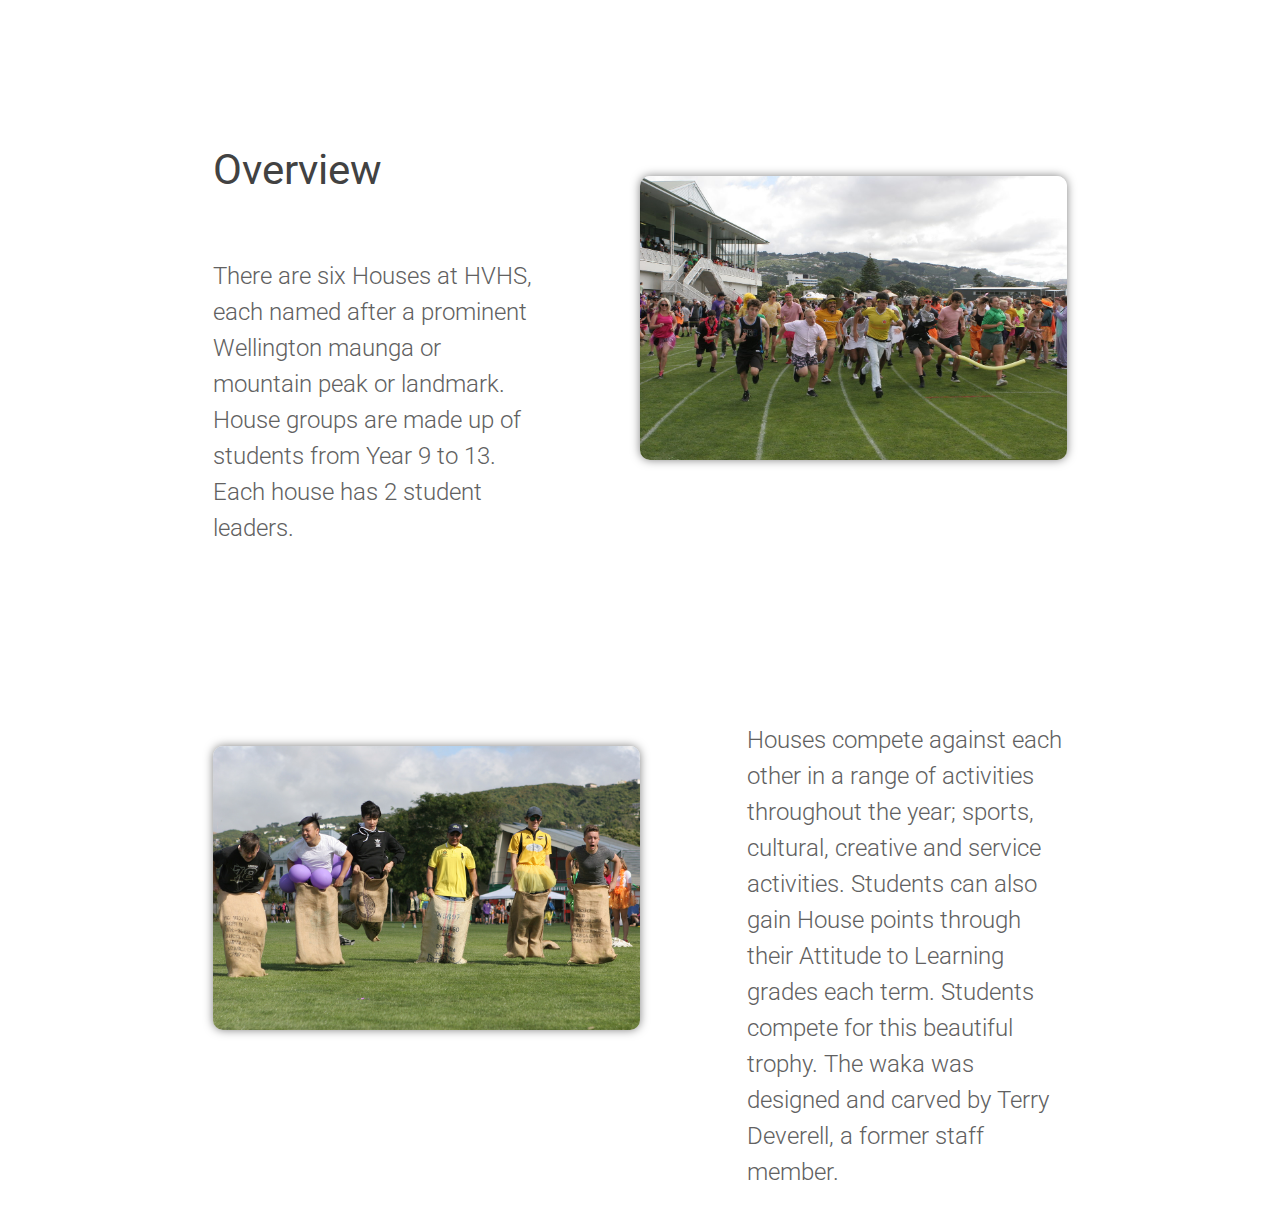
==== matairangi.html @ cb6ab64d "Added a fake bug on the screen lol" ====
<head>
    <link rel="stylesheet" href="https://www.w3schools.com/w3css/4/w3.css">
    <link rel="stylesheet" href="https://fonts.googleapis.com/css2?family=Roboto:wght@300;500&family=Sen:wght@700&display=swap">
    <link rel="stylesheet" href="style.css">
  </head>
  <body height="100%">
    <div class="content w3-row">
      <div class="w3-col s1 m1 l2">
        <br>
      </div>
      <div class="w3-col s12 m12 l3 hometext">
        <h1>Overview</h1>
        <br>
        <p>
          There are six Houses at HVHS, each named after a prominent
          Wellington maunga or mountain peak or landmark. House groups are
          made up of students from Year 9 to 13. Each house has 2 student
          leaders.
        </p>
      </div>
      <div class="w3-col s0 m0 l1">
        <br>
      </div>
      <div class="w3-col s12 m12 l4">
        <img src="images/home-1.jpg" class="homeimg" alt="sprint-race">
      </div>
      <div class="w3-col s1 m1 l2">
        <br>
      </div>
    </div>
    <!-- <hr class="splitter"> -->
    <div class="content w3-row">
      <div class="w3-col s1 m1 l2">
        <br>
      </div>
      <div class="w3-col s12 m12 l4">
        <img src="images/home-2.jpg" class="homeimg" alt="sprint-race">
      </div>
      <div class="w3-col s0 m0 l1">
        <br>
      </div>
      <div class="w3-col s12 m12 l3 hometext">
        <!-- <h1>Pengerrs</h1>
        <br> -->
        <p>
          Houses compete against each other in a range of activities throughout
          the year; sports, cultural, creative and service activities. Students
          can also gain House points through their Attitude to Learning grades
          each term. Students compete for this beautiful trophy. The waka was
          designed and carved by Terry Deverell, a former staff member.
        </p>
      </div>
      <div class="w3-col s1 m1 l2">
        <br>
      </div>
    </div>
  </body>
---- style.css ----
html, body {height: 100%;}

.title {
  background-image:      linear-gradient(rgba(0, 0, 0, 0.3),
                         rgba(0, 0, 0, 0.3)),
                         url('images/background.jpg');
  height:                35%;
  background-attachment: fixed;
  background-position:   center;
  background-repeat:     no-repeat;
  background-size:       cover;
}

.title h1 {
  text-align:    right;
  color:         white;
  font-family:   'Sen', sans-serif;
  margin:        0;
  padding-right: 2%;
  padding-top:   1%;
  font-size:     12vh;
  text-shadow:   2px 2px 12px rgba(0,0,0,0.5);
}

.navbar {
  width:    100%;
  position: relative;
  display:  block;
}

.navbar img {
  height:       20vh;
  display:      block;
  margin-left:  auto;
  margin-right: auto;
  padding:      20px;
}

/* Hide light icon */
#TARARUASELECTED                           {display: none;}
#MATAIRANGISELECTED                        {display: none;}
#ORONGORONGOSELECTED                       {display: none;}
#PUKEATUASELECTED                          {display: none;}
#REMUTAKASELECTED                          {display: none;}
#PUKEARIKISELECTED                         {display: none;}

/* Hide dark icon on hover */
#TARARUA:hover     #TARARUANOTSELECTED     {display: none;}
#MATAIRANGI:hover  #MATAIRANGINOTSELECTED  {display: none;}
#ORONGORONGO:hover #ORONGORONGONOTSELECTED {display: none;}
#PUKEATUA:hover    #PUKEATUANOTSELECTED    {display: none;}
#REMUTAKA:hover    #REMUTAKANOTSELECTED    {display: none;}
#PUKEARIKI:hover   #PUKEARIKINOTSELECTED   {display: none;}

/* Show light icon on hover */
#TARARUA:hover     #TARARUASELECTED        {display: block;}
#MATAIRANGI:hover  #MATAIRANGISELECTED     {display: block;}
#ORONGORONGO:hover #ORONGORONGOSELECTED    {display: block;}
#PUKEATUA:hover    #PUKEATUASELECTED       {display: block;}
#REMUTAKA:hover    #REMUTAKASELECTED       {display: block;}
#PUKEARIKI:hover   #PUKEARIKISELECTED      {display: block;}

/* Gradient background on hover */
#TARARUA:hover {
  background: linear-gradient(135deg, #009ce1, #004461);
  box-shadow: 0px 0px 10px rgba(0, 0, 0, 0.5);
}
#MATAIRANGI:hover {
  background: linear-gradient(135deg, #ffe300, #BFA900);
  box-shadow: 0px 0px 10px rgba(0, 0, 0, 0.5);
}
#ORONGORONGO:hover {
  background: linear-gradient(135deg, #ff0071, #800039);
  box-shadow: 0px 0px 10px rgba(0, 0, 0, 0.5);
}
#PUKEATUA:hover {
  background: linear-gradient(135deg, #ff7200, #803900);
  box-shadow: 0px 0px 10px rgba(0, 0, 0, 0.5);
}
#REMUTAKA:hover {
  background: linear-gradient(135deg, #00773a, #00381B);
  box-shadow: 0px 0px 10px rgba(0, 0, 0, 0.5);
}
#PUKEARIKI:hover {
  background: linear-gradient(135deg, #760296, #440157);
  box-shadow: 0px 0px 10px rgba(0, 0, 0, 0.5);
}

.whitespace {padding-top: 48px;}
.content    {margin-top:  128px;}

.hometext h1{
  font-family: 'Roboto', sans-serif;
  color:       #424242;
  font-size:   42px;
}

.hometext p{
  font-family: 'Roboto', sans-serif;
  font-weight: 300;
  font-size:   24px;
  color:       #616161;
}

.homeimg {
  width:         100%;
  margin-top:    48px;
  border-radius: 10px;
  box-shadow:    0px 0px 10px rgba(0, 0, 0, 0.5);
}

.splitter {
  width:        66%;
  margin:       auto;
  margin-top:   192px;
  border-color: #616161;
}

#HOMEEMBED,     #TARARUAEMBED,  #MATAIRANGIEMBED, #ORONGORONGOEMBED,
#PUKEATUAEMBED, #REMUTAKAEMBED, #PUKEARIKIEMBED   {display: none;}

.active {display: block;}

.footer {
  box-shadow:  0px 0px 10px rgba(0, 0, 0, 0.5);
  margin-top:  192px;
  background:  linear-gradient(135deg, #01e0a5, #212121);
  color:       white;
  font-family: 'Roboto', sans-serif;
}

.footer h1 {
  padding-top: 48px;
  font-family: 'Roboto', sans-serif;
  font-size:   42px;
  font-weight: 500;
}

.footer p {
  font-size:      24px;
  font-weight:    300;
  padding-bottom: 48px;
}
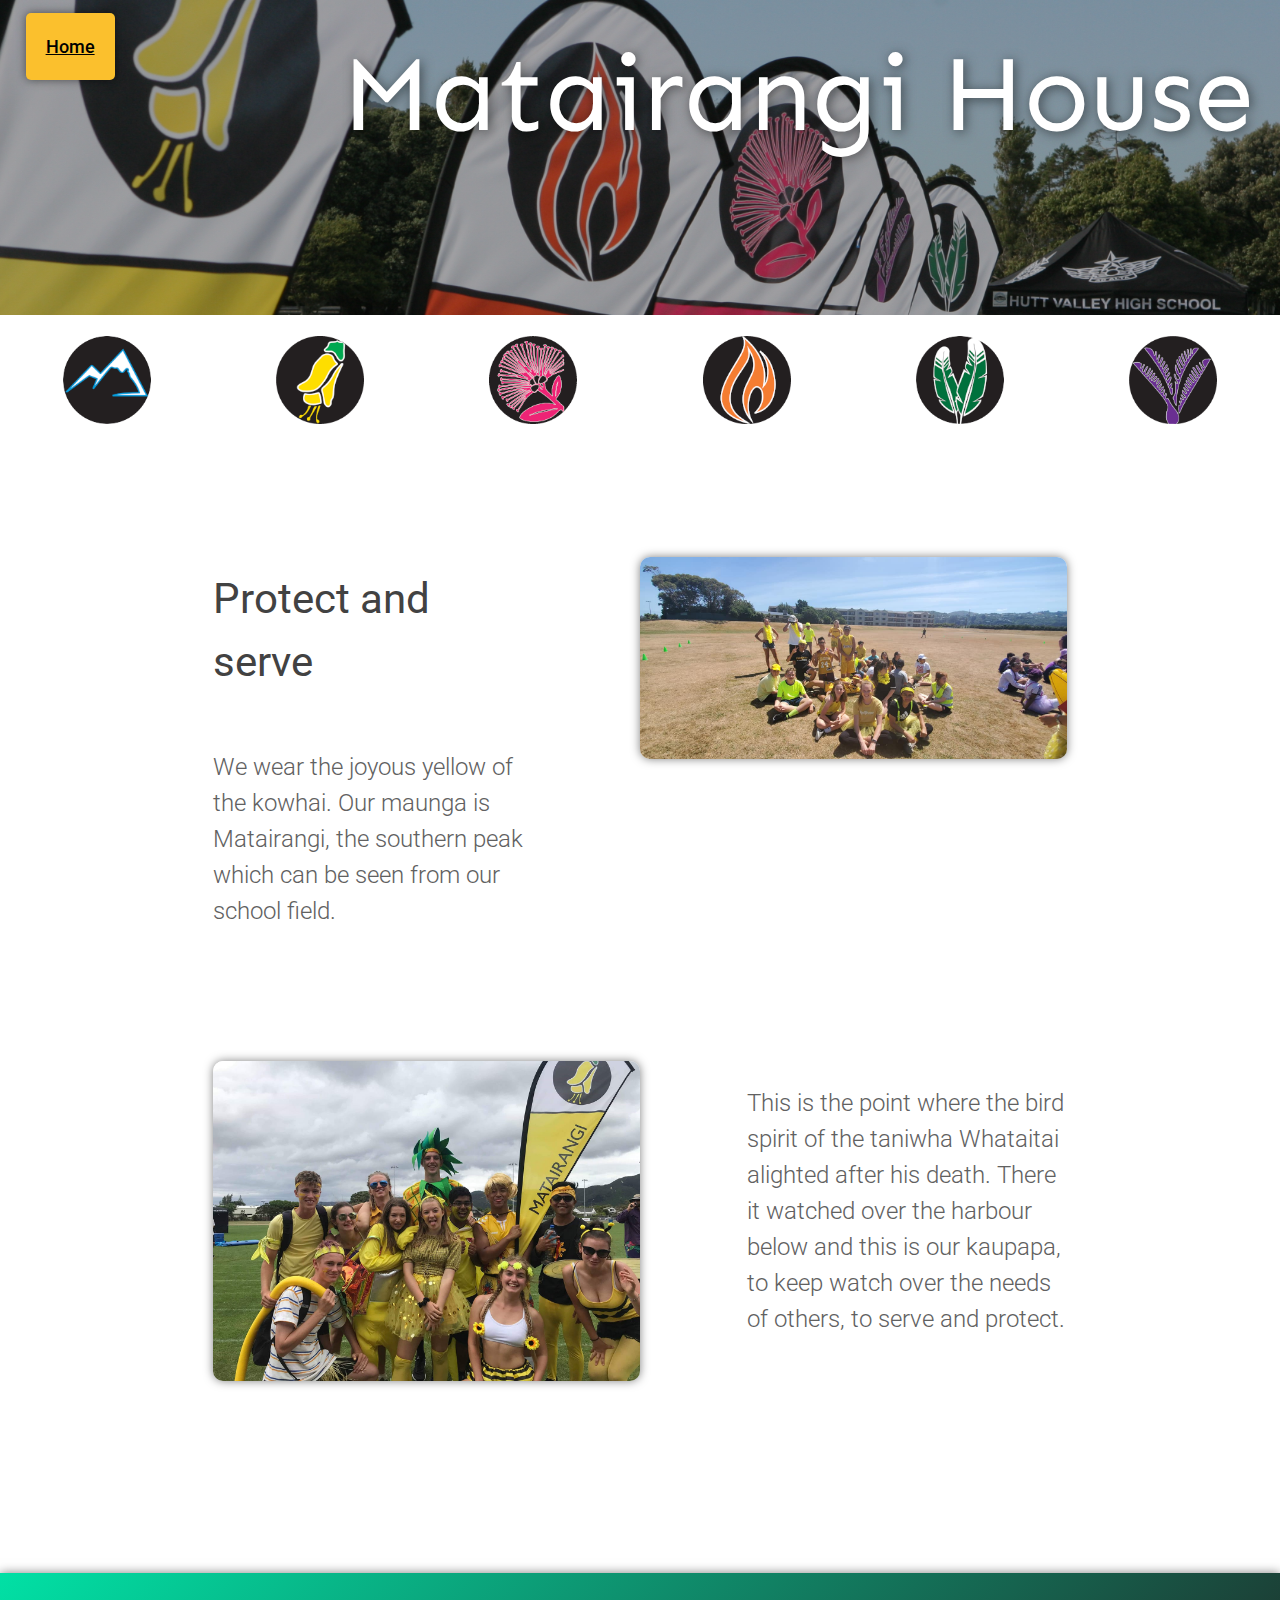
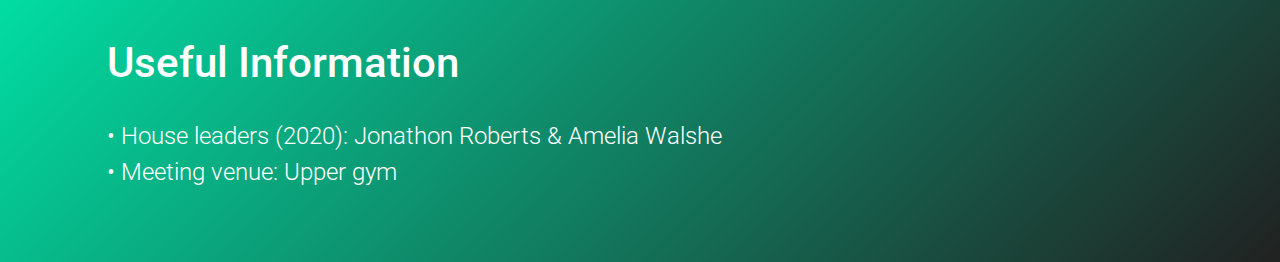
==== commit 3dc916c7: "Finished - Version 1.0" ====
--- a/matairangi.html
+++ b/matairangi.html
@@ -1,57 +1,233 @@
+<!DOCTYPE html>
+<html lang='en'>
   <head>
+    <meta charset="UTF-8">
+    <meta name="description" content="Free Web tutorials">
+    <meta name="keywords"    content="HTML, CSS, JavaScript">
+    <meta name="author"      content="John Doe">
+    <meta name="viewport"    content="width=device-width, initial-scale=1.0">
+    <script       src="ua.js"></script>
+    <script defer src="dispDrop.js"></script>
     <link rel="stylesheet" href="https://www.w3schools.com/w3css/4/w3.css">
     <link rel="stylesheet" href="https://fonts.googleapis.com/css2?family=Roboto:wght@300;500&family=Sen:wght@700&display=swap">
     <link rel="stylesheet" href="style.css">
+    <link rel="icon"       href="images/favicon.png">
+    <title>School Houses - HVHS</title>
   </head>
-  <body height="100%">
-    <div class="content w3-row">
-      <div class="w3-col s1 m1 l2">
-        <br>
-      </div>
-      <div class="w3-col s12 m12 l3 hometext">
-        <h1>Overview</h1>
+  <body>
+    <div class="title">
+    <a href="index.html">Home</a>
+      <h1>Matairangi House</h1>
+    </div>
+<!-- ======================================================================= -->
+    <div class="navbar w3-row">
+      <div id="TARARUA" class="w3-col s4 m2 l2 naver">
+        <button onclick="tarDispDrop()">
+          <img  id ="TARARUANOTSELECTED"
+                src="images/tararua-logo.png"
+                alt="tararua">
+          <img  id ="TARARUASELECTED"
+                src="images/tararua-logo-selected.png"
+                alt="tararua-selected">
+        </button>
+      </div>
+      <div id="MATAIRANGI" class="w3-col s4 m2 l2 naver">
+        <button onclick="matDispDrop()">
+          <img  id ="MATAIRANGINOTSELECTED"
+                src="images/matairangi-logo.png"
+                alt="matairangi">
+          <img  id ="MATAIRANGISELECTED"
+                src="images/matairangi-logo-selected.png"
+                alt="matairangi-selected">
+        </button>
+      </div>
+      <div id="ORONGORONGO" class="w3-col s4 m2 l2 naver">
+        <button onclick="oroDispDrop()">
+          <img  id ="ORONGORONGONOTSELECTED"
+                src="images/orongorongo-logo.png"
+                alt="orongorongo">
+          <img  id ="ORONGORONGOSELECTED"
+                src="images/orongorongo-logo-selected.png"
+                alt="orongorongo-selected">
+        </button>
+      </div>
+      <div id="PUKEATUA" class="w3-col s4 m2 l2 naver">
+        <button onclick="pukDispDrop()">
+          <img  id ="PUKEATUANOTSELECTED"
+                src="images/pukeatua-logo.png"
+                alt="pukeatua">
+          <img  id ="PUKEATUASELECTED"
+                src="images/pukeatua-logo-selected.png"
+                alt="pukeatua-selected">
+        </button>
+      </div>
+      <div id="REMUTAKA" class="w3-col s4 m2 l2 naver">
+        <button onclick="remDispDrop()">
+          <img  id ="REMUTAKANOTSELECTED"
+                src="images/remutaka-logo.png"
+                alt="remutaka">
+          <img  id ="REMUTAKASELECTED"
+                src="images/remutaka-logo-selected.png"
+                alt="remutaka-selected">
+        </button>
+      </div>
+      <div id="PUKEARIKI" class="w3-col s4 m2 l2 naver">
+        <button onclick="puxDispDrop()">
+          <img  id ="PUKEARIKINOTSELECTED"
+                src="images/pukeariki-logo.png"
+                alt="pukeariki">
+          <img  id ="PUKEARIKISELECTED"
+                src="images/pukeariki-logo-selected.png"
+                alt="pukeariki-selected">
+        </button>
+      </div>
+    </div>
+<!-- ======================================================================= -->
+    <div id="TARDROP" class="drop"> <!-- Column 1 -->
+    	<div class="w3-row">
+    		<div class="w3-col s1 m1 l1"><br></div>
+    		<div class="w3-col s7 m8 l8">
+	    		<h1>Tararua</h1>
+	    		<p>We stand proud beneath the white of the snow capped mountain.</p>
+	    	</div>
+	    	<div class="w3-col s3 m2 l2">
+					<a href="tararua.html">Learn More</a>
+	    	</div>
+	    	<div class="w3-col s1 m1 l1"><br></div>
+	    </div>
+		</div>
+    <div id="MATDROP" class="drop"> <!-- Column 2 -->
+			<div class="w3-row">
+    		<div class="w3-col s1 m1 l1"><br></div>
+    		<div class="w3-col s7 m8 l8">
+	    		<h1 class="matdrop">Matairangi</h1>
+	    		<p  class="matdrop">We wear the joyous yellow of the kowhai.</p>
+	    	</div>
+	    	<div class="w3-col s3 m2 l2">
+					<a href="matairangi.html">Learn More</a>
+	    	</div>
+	    	<div class="w3-col s1 m1 l1"><br></div>
+	    </div>
+    </div>
+    <div id="ORODROP" class="drop"> <!-- Column 3 -->
+    	<div class="w3-row">
+    		<div class="w3-col s1 m1 l1"><br></div>
+    		<div class="w3-col s7 m8 l8">
+	    		<h1>Orongorongo</h1>
+	    		<p>
+            We meet beneath the pink of the evening sky, bathing the pohutukawa
+            lined Orongorongo valley in its gentle light.
+          </p>
+	    	</div>
+	    	<div class="w3-col s3 m2 l2">
+					<a href="orongorongo.html">Learn More</a>
+	    	</div>
+	    	<div class="w3-col s1 m1 l1"><br></div>
+	    </div>
+	  </div>
+    <div id="PUKDROP" class="drop"> <!-- Column 4 -->
+    	<div class="w3-row">
+    		<div class="w3-col s1 m1 l1"><br></div> <!-- Left side whitespace -->
+    		<div class="w3-col s7 m8 l8">
+	    		<h1>Pukeatua</h1>
+	    		<p>We proudly wear the orange of the signal fire.</p>
+	    	</div>
+	    	<div class="w3-col s3 m2 l2">
+					<a href="pukeatua.html">Learn More</a>
+	    	</div>
+	    	<div class="w3-col s1 m1 l1"><br></div> <!-- Right side whitespace -->
+	    </div>
+    </div>
+    <div id="REMDROP" class="drop"> <!-- Column 5 -->
+    	<div class="w3-row">
+    		<div class="w3-col s1 m1 l1"><br></div> <!-- Left side whitespace -->
+    		<div class="w3-col s7 m8 l8">
+	    		<h1>Remutaka</h1>
+	    		<p>
+            We gather together beneath the cool shade of forest green and the
+            emblem of a chief’s feather.
+          </p>
+	    	</div>
+	    	<div class="w3-col s3 m2 l2">
+					<a href="remutaka.html">Learn More</a>
+	    	</div>
+	    	<div class="w3-col s1 m1 l1"><br></div> <!-- Right side whitespace -->
+	    </div>
+    </div>
+    <div id="PUXDROP" class="drop"> <!-- Column 6 -->
+    	<div class="w3-row">
+    		<div class="w3-col s1 m1 l1"><br></div> <!-- Left side whitespace -->
+    		<div class="w3-col s7 m8 l8">
+	    		<h1>Pukeariki</h1>
+	    		<p>
+            We are proud to assemble beneath the colour purple and the symbol of
+            the nikau.
+          </p>
+	    	</div>
+	    	<div class="w3-col s3 m2 l2">
+					<a href="pukeariki.html">Learn More</a>
+	    	</div>
+	    	<div class="w3-col s1 m1 l1"><br></div> <!-- Right side whitespace -->
+	    </div>
+    </div>
+<!-- ======================================================================= -->
+    <div class="content w3-row"> <!-- Row 1 -->
+      <div class="w3-col s0 m1 l2"> <!-- Left side whitespace -->
+        <br>
+      </div>
+      <div class="w3-col s12 m4 l3 hometext"> <!-- Row 1 text -->
+        <h1>Protect and serve</h1>
         <br>
         <p>
-          There are six Houses at HVHS, each named after a prominent
-          Wellington maunga or mountain peak or landmark. House groups are
-          made up of students from Year 9 to 13. Each house has 2 student
-          leaders.
+          We wear the joyous yellow of the kowhai. Our maunga is Matairangi, the 
+          southern peak which can be seen from our school field.
         </p>
       </div>
-      <div class="w3-col s0 m0 l1">
-        <br>
-      </div>
-      <div class="w3-col s12 m12 l4">
-        <img src="images/home-1.jpg" class="homeimg" alt="sprint-race">
-      </div>
-      <div class="w3-col s1 m1 l2">
-        <br>
-      </div>
-    </div>
-    <!-- <hr class="splitter"> -->
-    <div class="content w3-row">
-      <div class="w3-col s1 m1 l2">
-        <br>
-      </div>
-      <div class="w3-col s12 m12 l4">
-        <img src="images/home-2.jpg" class="homeimg" alt="sprint-race">
-      </div>
-      <div class="w3-col s0 m0 l1">
-        <br>
-      </div>
-      <div class="w3-col s12 m12 l3 hometext">
-        <!-- <h1>Pengerrs</h1>
-        <br> -->
+      <div class="w3-col s0 m1 l1"> <!-- Center whitespace -->
+        <br>
+      </div>
+      <div class="w3-col s12 m5 l4"> <!-- Row 1 image -->
+        <img src="images/matairangi-1.jpg" class="homeimg" alt="sprint-race">
+      </div>
+      <div class="w3-col s0 m1 l2"> <!-- Right side whitespace -->
+        <br>
+      </div>
+    </div>
+    <div class="content w3-row">  <!-- Row 2 -->
+      <div class="w3-col s0 m1 l2"> <!-- Left side whitespace -->
+        <br>
+      </div>
+      <div class="w3-col s12 m5 l4"> <!-- Row 2 image -->
+        <img src="images/matairangi-2.jpg" class="homeimg" alt="house-trophy">
+      </div>
+      <div class="w3-col s0 m1 l1"> <!-- Center whitespace -->
+        <br>
+      </div>
+      <div class="w3-col s12 m4 l3 hometext"> <!-- Row 2 text -->
         <p>
-          Houses compete against each other in a range of activities throughout
-          the year; sports, cultural, creative and service activities. Students
-          can also gain House points through their Attitude to Learning grades
-          each term. Students compete for this beautiful trophy. The waka was
-          designed and carved by Terry Deverell, a former staff member.
+          This is the point where the bird spirit of the taniwha Whataitai 
+          alighted after his death. There it watched over the harbour below and 
+          this is our kaupapa, to keep watch over the needs of others, to serve 
+          and protect.		 			
         </p>
       </div>
-      <div class="w3-col s1 m1 l2">
-        <br>
+      <div class="w3-col s0 m1 l2"> <!-- Right side whitespace -->
+        <br>
+      </div>
+    </div>
+<!-- ======================================================================= -->
+    <div class="footer w3-row">
+      <div class="w3-col s1 m1 l1">
+        <br>
+      </div>
+      <div class="w3-col s10 m10 l10">
+        <h1>Useful Information</h1>
+        <p>
+          • House leaders (2020): Jonathon Roberts & Amelia Walshe‍
+          <br>
+          • Meeting venue: Upper gym
+        </p>
       </div>
     </div>
   </body>
+</html>
--- a/style.css
+++ b/style.css
@@ -11,6 +11,29 @@
   background-size:       cover;
 }
 
+.title a {
+	position: absolute;
+	text-align: left;
+	padding:          20px;
+	margin-top: 1%;
+	margin-left: 2%;
+	background-color: #FBC02D;
+	font-family:      'Roboto', sans-serif;
+	font-weight:      500;
+	font-size:	      18px;
+	text-align:       center;
+	border-radius:    5px;
+	transition:       0.3s;
+	color:            black;
+	box-shadow:       0px 0px 10px rgba(0, 0, 0, 0.5);
+}
+
+.title a:hover {
+	background-color: grey;
+  border-radius:    10px;
+	box-shadow:       0px 0px 15px rgba(0, 0, 0, 0.75);
+}
+
 .title h1 {
   text-align:    right;
   color:         white;
@@ -22,6 +45,8 @@
   text-shadow:   2px 2px 12px rgba(0,0,0,0.5);
 }
 
+/******************************************************************************/
+
 .navbar {
   width:    100%;
   position: relative;
@@ -29,12 +54,23 @@
 }
 
 .navbar img {
-  height:       20vh;
+  height:       128px;
   display:      block;
   margin-left:  auto;
   margin-right: auto;
   padding:      20px;
 }
+
+.navbar button {
+  height:       128px;
+  width:        100%;
+  margin-left:  auto;
+  margin-right: auto;
+  background:   none;
+  border:       none;
+}
+
+.naver {transition: 0.3s;}
 
 /* Hide light icon */
 #TARARUASELECTED                           {display: none;}
@@ -62,40 +98,108 @@
 
 /* Gradient background on hover */
 #TARARUA:hover {
-  background: linear-gradient(135deg, #009ce1, #004461);
-  box-shadow: 0px 0px 10px rgba(0, 0, 0, 0.5);
-}
+  background:     linear-gradient(135deg, #009ce1, #004461);
+  box-shadow:     0px 0px 15px rgba(0, 0, 0, 0.75);
+  border-radius: 5px;
+}
+
 #MATAIRANGI:hover {
   background: linear-gradient(135deg, #ffe300, #BFA900);
-  box-shadow: 0px 0px 10px rgba(0, 0, 0, 0.5);
-}
+  box-shadow: 0px 0px 15px rgba(0, 0, 0, 0.75);
+  border-radius: 5px;
+}
+
 #ORONGORONGO:hover {
   background: linear-gradient(135deg, #ff0071, #800039);
-  box-shadow: 0px 0px 10px rgba(0, 0, 0, 0.5);
-}
+  box-shadow: 0px 0px 15px rgba(0, 0, 0, 0.75);
+  border-radius: 5px;
+}
+
 #PUKEATUA:hover {
   background: linear-gradient(135deg, #ff7200, #803900);
-  box-shadow: 0px 0px 10px rgba(0, 0, 0, 0.5);
-}
+  box-shadow: 0px 0px 15px rgba(0, 0, 0, 0.75);
+  border-radius: 5px;
+}
+
 #REMUTAKA:hover {
   background: linear-gradient(135deg, #00773a, #00381B);
-  box-shadow: 0px 0px 10px rgba(0, 0, 0, 0.5);
-}
+  box-shadow: 0px 0px 15px rgba(0, 0, 0, 0.75);
+  border-radius: 5px;
+}
+
 #PUKEARIKI:hover {
   background: linear-gradient(135deg, #760296, #440157);
+  box-shadow: 0px 0px 15px rgba(0, 0, 0, 0.75);
+  border-radius: 5px;
+}
+
+/******************************************************************************/
+
+.drop {
+  height:     14vw;
+  display:    none;
   box-shadow: 0px 0px 10px rgba(0, 0, 0, 0.5);
-}
-
-.whitespace {padding-top: 48px;}
-.content    {margin-top:  128px;}
-
-.hometext h1{
+  transition: 0.3s;
+}
+
+.drop h1 {
+	padding-top: 30px;
+	font-weight: 500;
+	font-size:   36px;
+	color: 			 white;
+  font-family: 'Roboto', sans-serif;
+}
+
+.drop p {
+	font-weight:   300;
+	font-size:     22px;
+	color: 			   white;
+  font-family:   'Roboto', sans-serif;
+  padding-right: 50px;
+}
+
+.drop a {
+	display:          block;
+	margin-top: 			25%;
+	position:         relative;
+	padding:          20px;
+	background-color: #FBC02D;
+	font-family:      'Roboto', sans-serif;
+	font-weight:      500;
+	font-size:	      18px;
+	text-align:       center;
+	border-radius:    5px;
+	transition:       0.3s;
+	color:            black;
+	box-shadow:       0px 0px 10px rgba(0, 0, 0, 0.5);
+}
+
+.drop a:hover {
+	background-color: grey;
+  border-radius:    10px;
+	box-shadow:       0px 0px 15px rgba(0, 0, 0, 0.75);
+}
+
+#TARDROP {background: linear-gradient(135deg, #009ce1, #004461);}
+#MATDROP {background: linear-gradient(135deg, #ffe300, #BFA900);}
+#ORODROP {background: linear-gradient(135deg, #ff0071, #800039);}
+#PUKDROP {background: linear-gradient(135deg, #ff7200, #803900);}
+#REMDROP {background: linear-gradient(135deg, #00773a, #00381B);}
+#PUXDROP {background: linear-gradient(135deg, #760296, #440157);}
+
+.matdrop {color: black !important;}
+
+/******************************************************************************/
+
+.content {margin-top: 12vh;}
+
+.hometext h1 {
   font-family: 'Roboto', sans-serif;
   color:       #424242;
   font-size:   42px;
 }
 
-.hometext p{
+.hometext p {
   font-family: 'Roboto', sans-serif;
   font-weight: 300;
   font-size:   24px;
@@ -104,22 +208,11 @@
 
 .homeimg {
   width:         100%;
-  margin-top:    48px;
   border-radius: 10px;
   box-shadow:    0px 0px 10px rgba(0, 0, 0, 0.5);
 }
 
-.splitter {
-  width:        66%;
-  margin:       auto;
-  margin-top:   192px;
-  border-color: #616161;
-}
-
-#HOMEEMBED,     #TARARUAEMBED,  #MATAIRANGIEMBED, #ORONGORONGOEMBED,
-#PUKEATUAEMBED, #REMUTAKAEMBED, #PUKEARIKIEMBED   {display: none;}
-
-.active {display: block;}
+/******************************************************************************/
 
 .footer {
   box-shadow:  0px 0px 10px rgba(0, 0, 0, 0.5);
@@ -141,3 +234,70 @@
   font-weight:    300;
   padding-bottom: 48px;
 }
+
+/******************************************************************************/
+
+html[data-useragent*='Android'] .title h1 {
+  font-size:     16vw  !important;
+  padding:       0px   !important;
+  padding-right: 5vw   !important;
+  text-align:    right !important;
+}
+
+html[data-platform='iPhone'] .title h1 {
+  font-size:     16vw  !important;
+  padding:       0px   !important;
+  padding-right: 5vw   !important;
+  text-align:    right !important;
+}
+
+/******************************************************************************/
+
+html[data-useragent*='Android'] .navbar img {
+  width:  28vw;
+  height: auto !important;
+}
+
+html[data-platform='iPhone'] .title h1 {
+  font-size:  16vw  !important;
+  padding:    0px   !important;
+  text-align: right !important;
+}
+
+/******************************************************************************/
+
+
+
+/******************************************************************************/
+
+html[data-useragent*='Android'] .content {
+  text-align: center;
+  margin-top: 12px;
+}
+
+html[data-useragent*='Android'] .hometext {
+  padding-left:  12px;
+  padding-right: 12px;
+}
+
+html[data-useragent*='Android'] .homeimg {
+  border-radius: 0px;
+  margin-top:    0px;
+  padding:       0px;
+}
+
+html[data-platform='iPhone'] .navbar img {
+  width:  28vw;
+  height: auto !important;
+}
+
+html[data-platform='iPhone'] .content {
+  text-align: center;
+  margin-top: 12px;
+}
+
+html[data-platform='iPhone'] .homeimg {
+  border-radius: 0px;
+  margin-top:    0px;
+  padding:       0px;
+}
